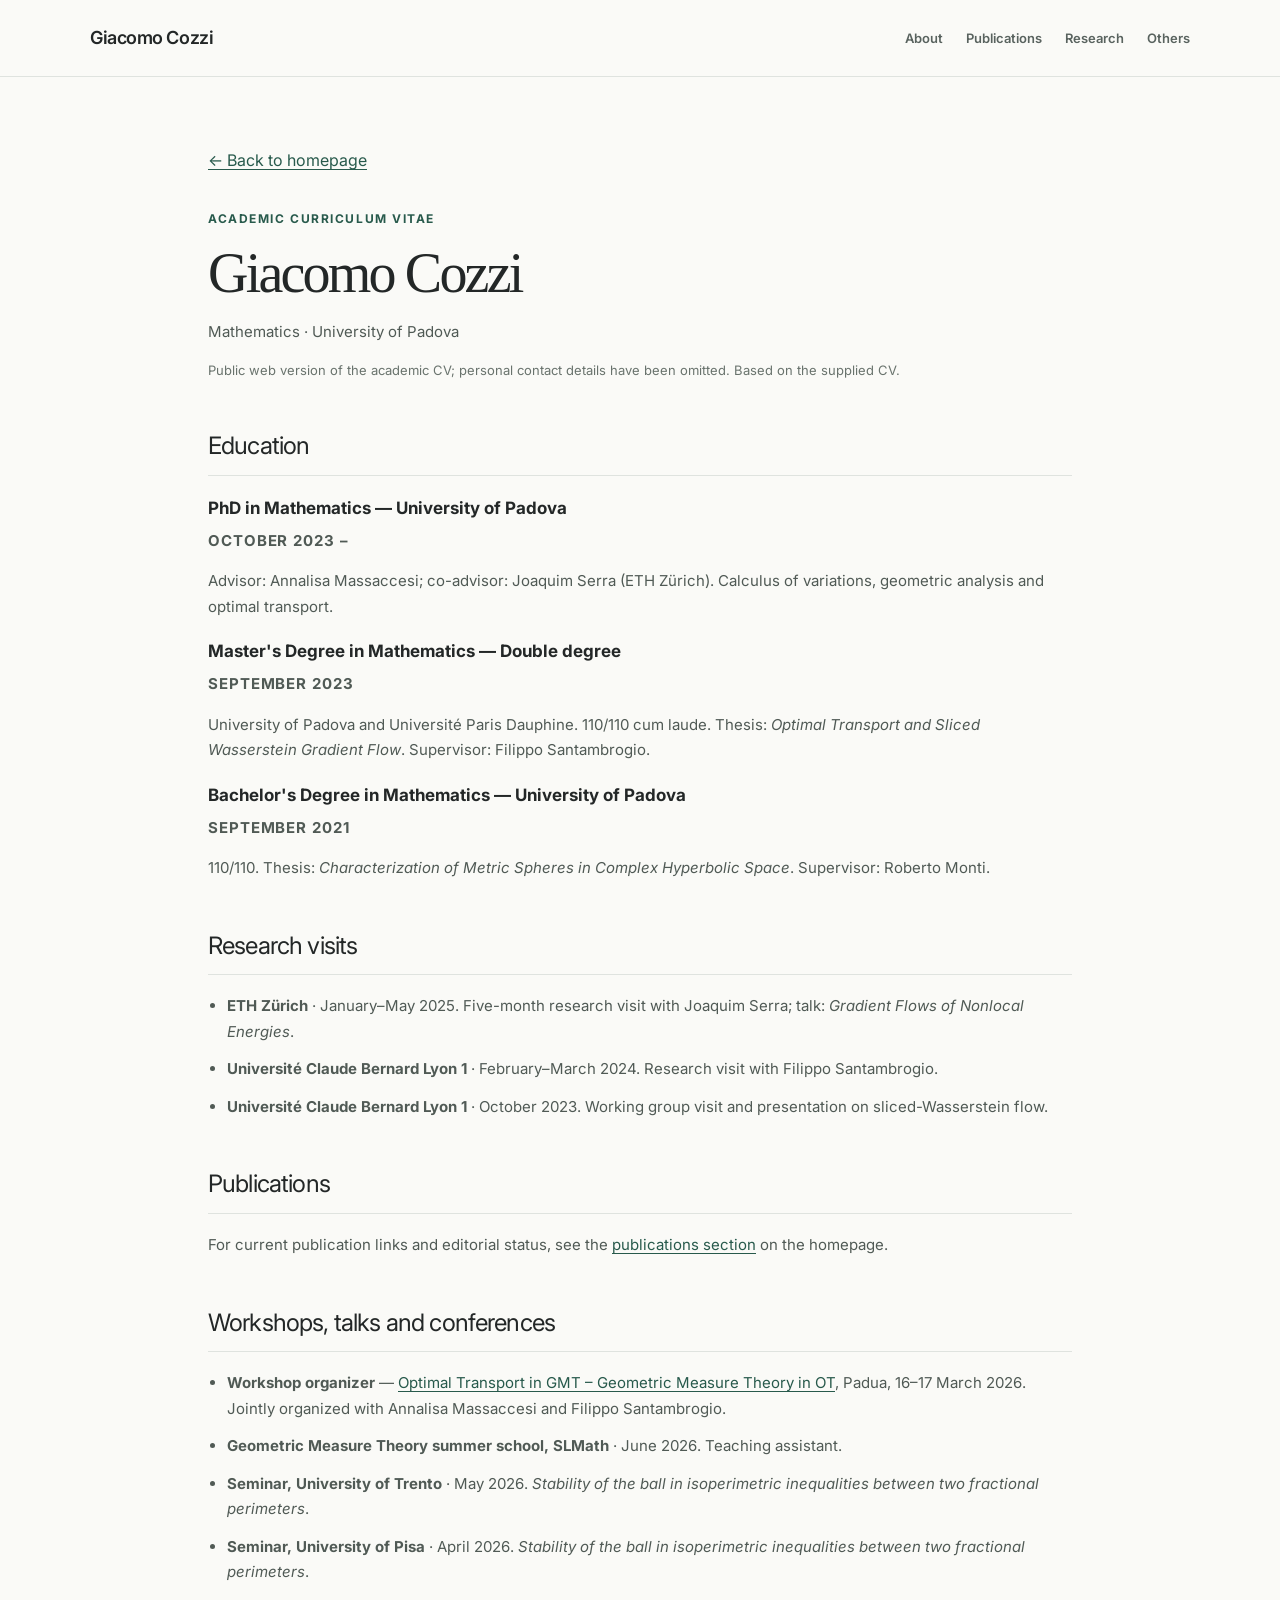
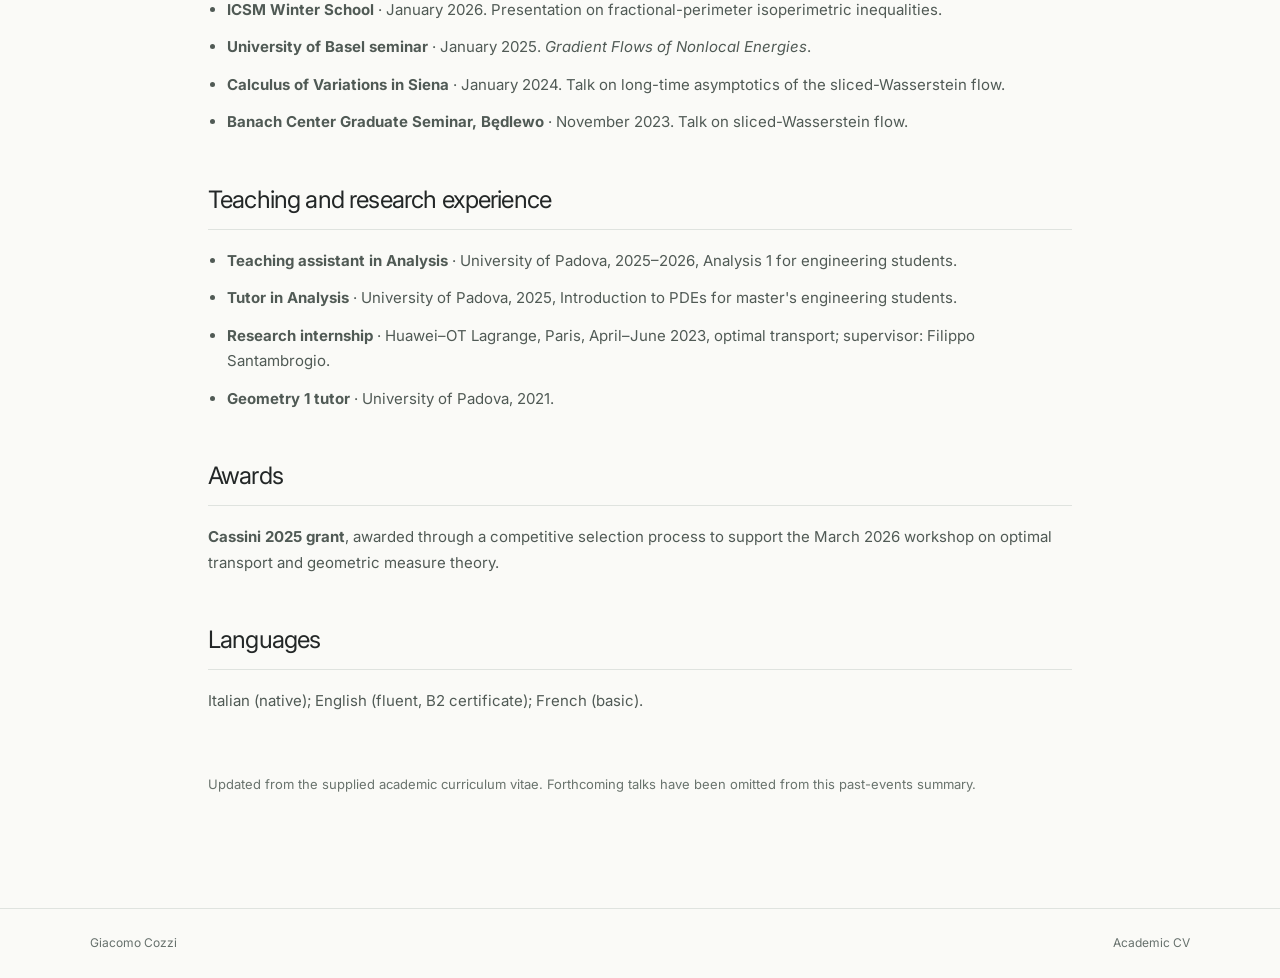
==== academic-cv.html @ 2c240253 "Publish privacy-conscious academic curriculum vitae as web page" ====
<!doctype html><html lang="en"><head><meta charset="utf-8"><meta name="viewport" content="width=device-width,initial-scale=1"><meta name="description" content="Academic curriculum vitae of Giacomo Cozzi"><title>Academic CV — Giacomo Cozzi</title><link rel="stylesheet" href="style.css"><style>.cv-main{max-width:920px;margin:0 auto;padding:70px 28px 100px}.cv-main h1{font-size:clamp(35px,5vw,56px);margin:18px 0 20px;letter-spacing:-.05em}.cv-main h2{font-family:Inter,Arial,sans-serif;font-size:24px;letter-spacing:-.035em;margin:45px 0 18px;border-bottom:1px solid #dfe3df;padding-bottom:8px}.cv-main h3{font-size:17px;font-weight:700;margin:18px 0 5px}.cv-main p,.cv-main li{font-size:15px;color:#505a55}.cv-main ul{padding-left:19px}.cv-main a{color:#285a4c;text-decoration:underline;text-underline-offset:3px}.cv-year{font-size:12px;font-weight:700;letter-spacing:.06em;color:#285a4c}.cv-main .small{font-size:13px;color:#69736d}.cv-main li{margin-bottom:12px}@media print{.top,footer{display:none}.cv-main{padding:0;max-width:none}.cv-main h2{break-after:avoid}a{color:black!important}}</style></head><body>
<header class="top"><div class="wrap nav"><a class="identity" href="index.html">Giacomo Cozzi</a><nav><a href="index.html#about">About</a><a href="index.html#publications">Publications</a><a href="index.html#research">Research</a><a href="index.html#projects">Others</a></nav></div></header>
<main class="cv-main"><a href="index.html#about">← Back to homepage</a><div class="eyebrow" style="margin-top:35px">ACADEMIC CURRICULUM VITAE</div><h1>Giacomo Cozzi</h1><p>Mathematics · University of Padova</p><p class="small">Public web version of the academic CV; personal contact details have been omitted. Based on the supplied CV.</p>
<h2>Education</h2>
<h3>PhD in Mathematics — University of Padova</h3><p class="cv-year">OCTOBER 2023 –</p><p>Advisor: Annalisa Massaccesi; co-advisor: Joaquim Serra (ETH Zürich). Calculus of variations, geometric analysis and optimal transport.</p>
<h3>Master's Degree in Mathematics — Double degree</h3><p class="cv-year">SEPTEMBER 2023</p><p>University of Padova and Université Paris Dauphine. 110/110 cum laude. Thesis: <em>Optimal Transport and Sliced Wasserstein Gradient Flow</em>. Supervisor: Filippo Santambrogio.</p>
<h3>Bachelor's Degree in Mathematics — University of Padova</h3><p class="cv-year">SEPTEMBER 2021</p><p>110/110. Thesis: <em>Characterization of Metric Spheres in Complex Hyperbolic Space</em>. Supervisor: Roberto Monti.</p>
<h2>Research visits</h2><ul>
<li><strong>ETH Zürich</strong> · January–May 2025. Five-month research visit with Joaquim Serra; talk: <em>Gradient Flows of Nonlocal Energies</em>.</li>
<li><strong>Université Claude Bernard Lyon 1</strong> · February–March 2024. Research visit with Filippo Santambrogio.</li>
<li><strong>Université Claude Bernard Lyon 1</strong> · October 2023. Working group visit and presentation on sliced-Wasserstein flow.</li>
</ul>
<h2>Publications</h2><p>For current publication links and editorial status, see the <a href="index.html#publications">publications section</a> on the homepage.</p>
<h2>Workshops, talks and conferences</h2><ul>
<li><strong>Workshop organizer</strong> — <a href="https://sites.google.com/view/gmt-in-ot-ot-in-gmt/home">Optimal Transport in GMT – Geometric Measure Theory in OT</a>, Padua, 16–17 March 2026. Jointly organized with Annalisa Massaccesi and Filippo Santambrogio.</li>
<li><strong>Geometric Measure Theory summer school, SLMath</strong> · June 2026. Teaching assistant.</li>
<li><strong>Seminar, University of Trento</strong> · May 2026. <em>Stability of the ball in isoperimetric inequalities between two fractional perimeters</em>.</li>
<li><strong>Seminar, University of Pisa</strong> · April 2026. <em>Stability of the ball in isoperimetric inequalities between two fractional perimeters</em>.</li>
<li><strong>ICSM Winter School</strong> · January 2026. Presentation on fractional-perimeter isoperimetric inequalities.</li>
<li><strong>University of Basel seminar</strong> · January 2025. <em>Gradient Flows of Nonlocal Energies</em>.</li>
<li><strong>Calculus of Variations in Siena</strong> · January 2024. Talk on long-time asymptotics of the sliced-Wasserstein flow.</li>
<li><strong>Banach Center Graduate Seminar, Będlewo</strong> · November 2023. Talk on sliced-Wasserstein flow.</li>
</ul>
<h2>Teaching and research experience</h2><ul><li><strong>Teaching assistant in Analysis</strong> · University of Padova, 2025–2026, Analysis 1 for engineering students.</li><li><strong>Tutor in Analysis</strong> · University of Padova, 2025, Introduction to PDEs for master's engineering students.</li><li><strong>Research internship</strong> · Huawei–OT Lagrange, Paris, April–June 2023, optimal transport; supervisor: Filippo Santambrogio.</li><li><strong>Geometry 1 tutor</strong> · University of Padova, 2021.</li></ul>
<h2>Awards</h2><p><strong>Cassini 2025 grant</strong>, awarded through a competitive selection process to support the March 2026 workshop on optimal transport and geometric measure theory.</p>
<h2>Languages</h2><p>Italian (native); English (fluent, B2 certificate); French (basic).</p>
<p class="small" style="margin-top:60px">Updated from the supplied academic curriculum vitae. Forthcoming talks have been omitted from this past-events summary.</p>
</main><footer><div class="wrap foot"><a href="index.html">Giacomo Cozzi</a><span>Academic CV</span></div></footer></body></html>
---- style.css ----
@import url('https://fonts.googleapis.com/css2?family=Inter:wght@400;500;600;700&family=Libre+Baskerville:wght@400;700&display=swap');
:root{--ink:#232727;--muted:#66706c;--line:#dfe3df;--paper:#fafaf7;--accent:#285a4c}*{box-sizing:border-box}html{scroll-behavior:smooth}body{margin:0;background:var(--paper);color:var(--ink);font:16px/1.7 'DM Sans',Arial,sans-serif;-webkit-font-smoothing:antialiased}a{color:inherit;text-decoration:none}a:hover{color:var(--accent)}.wrap{width:min(1100px,calc(100% - 64px));margin:auto}.top{position:sticky;top:0;background:rgba(250,250,247,.95);backdrop-filter:blur(12px);z-index:5;border-bottom:1px solid var(--line)}.nav{min-height:76px;display:flex;justify-content:space-between;align-items:center;gap:24px}.identity{font-weight:700;letter-spacing:-.04em;font-size:21px;white-space:nowrap}.dot{color:var(--accent)}nav{display:flex;gap:23px;flex-wrap:wrap}nav a{font-size:13px;font-weight:600;color:#59635f}.hero{padding:116px 0 112px;min-height:580px;position:relative;overflow:hidden}.eyebrow,.section-no{font-size:12px;font-weight:700;letter-spacing:.13em;color:var(--accent)}h1,h2,h3,p{margin-top:0}h1,h2{font-family:'DM Serif Display',Georgia,serif;font-weight:400;letter-spacing:-.035em}h1{font-size:clamp(72px,12vw,144px);line-height:.91;margin:24px 0 30px}h1 em{font-weight:400;color:var(--accent)}.lead{font-size:20px;line-height:1.65;max-width:650px;color:#515955}.hero-links{display:flex;flex-wrap:wrap;gap:12px;margin-top:34px}.hero-links a{padding:11px 19px;border-radius:4px;font-size:13px;font-weight:700}.primary{background:var(--accent);color:white!important}.secondary{border:1px solid #abb7af}.hero-mark{font:400 360px Georgia,serif;color:rgba(40,90,76,.055);position:absolute;right:-10px;top:20px;pointer-events:none}.section{border-top:1px solid var(--line);padding:65px 0 86px;display:grid;grid-template-columns:230px 1fr;gap:35px;scroll-margin-top:85px}.section-content{max-width:760px}.section h2{font-size:clamp(38px,5vw,59px);line-height:1.15;margin-bottom:29px}.section p{color:#505a55;font-size:16px}.muted,.note{color:var(--muted)!important}.count{font:500 15px 'DM Sans',sans-serif;color:var(--accent);vertical-align:top;margin-left:8px}.intro{margin-bottom:33px}.paper{border-top:1px solid var(--line);padding:27px 0 31px}.paper-head{display:flex;align-items:center;justify-content:space-between;margin-bottom:8px}.year{color:var(--accent);font-size:13px;font-weight:700}.status{font-size:11px;font-weight:700;text-transform:uppercase;letter-spacing:.09em;border:1px solid #c8d0ca;padding:3px 9px;border-radius:12px;color:#66716b}.published{border-color:#8cafa0;color:var(--accent)}.paper h3{font:400 24px/1.32 'DM Serif Display',Georgia,serif;margin:0 0 12px}.paper .authors{font-size:14px;margin-bottom:7px}.paper .note{font-size:13px;margin-bottom:10px}.links{display:flex;flex-wrap:wrap;gap:20px}.links a{font-size:13px;color:var(--accent);font-weight:700}.topics{display:flex;flex-wrap:wrap;gap:11px}.topics span{padding:8px 13px;border:1px solid #cbd5ce;border-radius:4px;font-size:13px}.project{border-top:1px solid var(--line);display:grid;grid-template-columns:35px 1fr 20px;gap:16px;padding:29px 0;align-items:start}.project:last-child{border-bottom:1px solid var(--line)}.project-index{font-size:12px;color:var(--accent)}.project strong{font:400 24px/1.35 'DM Serif Display',Georgia,serif;display:block;margin-bottom:8px}.project small{display:block;color:var(--muted);font-size:14px}footer{border-top:1px solid var(--line)}.foot{padding:24px 0;display:flex;justify-content:space-between;gap:12px;color:var(--muted);font-size:12px}@media(max-width:780px){.wrap{width:min(100% - 32px,700px)}.nav{align-items:flex-start;flex-direction:column;padding:15px 0;gap:7px;min-height:unset}nav{gap:15px}nav a{font-size:12px}.hero{padding:80px 0;min-height:440px}.hero-mark{font-size:240px;top:100px}.lead{font-size:17px}.section{grid-template-columns:1fr;gap:20px;padding:49px 0 64px}.section h2{margin-bottom:20px}.project strong{font-size:21px}}
/* Academic typography — restrained, readable name and headings */
body{font-family:'Inter',Arial,sans-serif}
.identity{font-family:'Inter',Arial,sans-serif;letter-spacing:-.025em;font-weight:600;font-size:18px}
.hero{min-height:410px;padding:94px 0 90px}
.hero h1{font-family:'Inter',Arial,sans-serif;font-size:clamp(38px,5.6vw,66px);font-weight:500;letter-spacing:-.055em;line-height:1.12;margin:22px 0 22px}
.section h2,.paper h3,.project strong{font-family:'Libre Baskerville',Georgia,serif;letter-spacing:-.02em}
.hero .lead{max-width:680px;font-size:18px}
@media(max-width:780px){.hero{min-height:350px;padding:65px 0}.hero h1{font-size:clamp(36px,9vw,50px)}}

/* Portrait and music section */
.hero{padding-right:min(32vw,340px);min-height:420px}
.hero .portrait{position:absolute;right:0;top:75px;width:min(29vw,270px);aspect-ratio:1;object-fit:cover;object-position:center 30%;border-radius:4px;border:1px solid var(--line)}
.related-research{margin-top:28px!important;font-size:14px!important}
.related-research a,.music-note a{color:var(--accent);font-weight:700;text-decoration:underline;text-underline-offset:3px}
.music-note{margin-top:34px;border-top:1px solid var(--line);padding-top:26px}
.music-note h3{font-size:23px;margin-bottom:12px}
@media(max-width:700px){.hero{padding-right:0;min-height:0}.hero .portrait{position:static;width:170px;height:170px;display:block;margin:25px 0 5px}.hero h1{font-size:clamp(34px,9vw,52px)}}
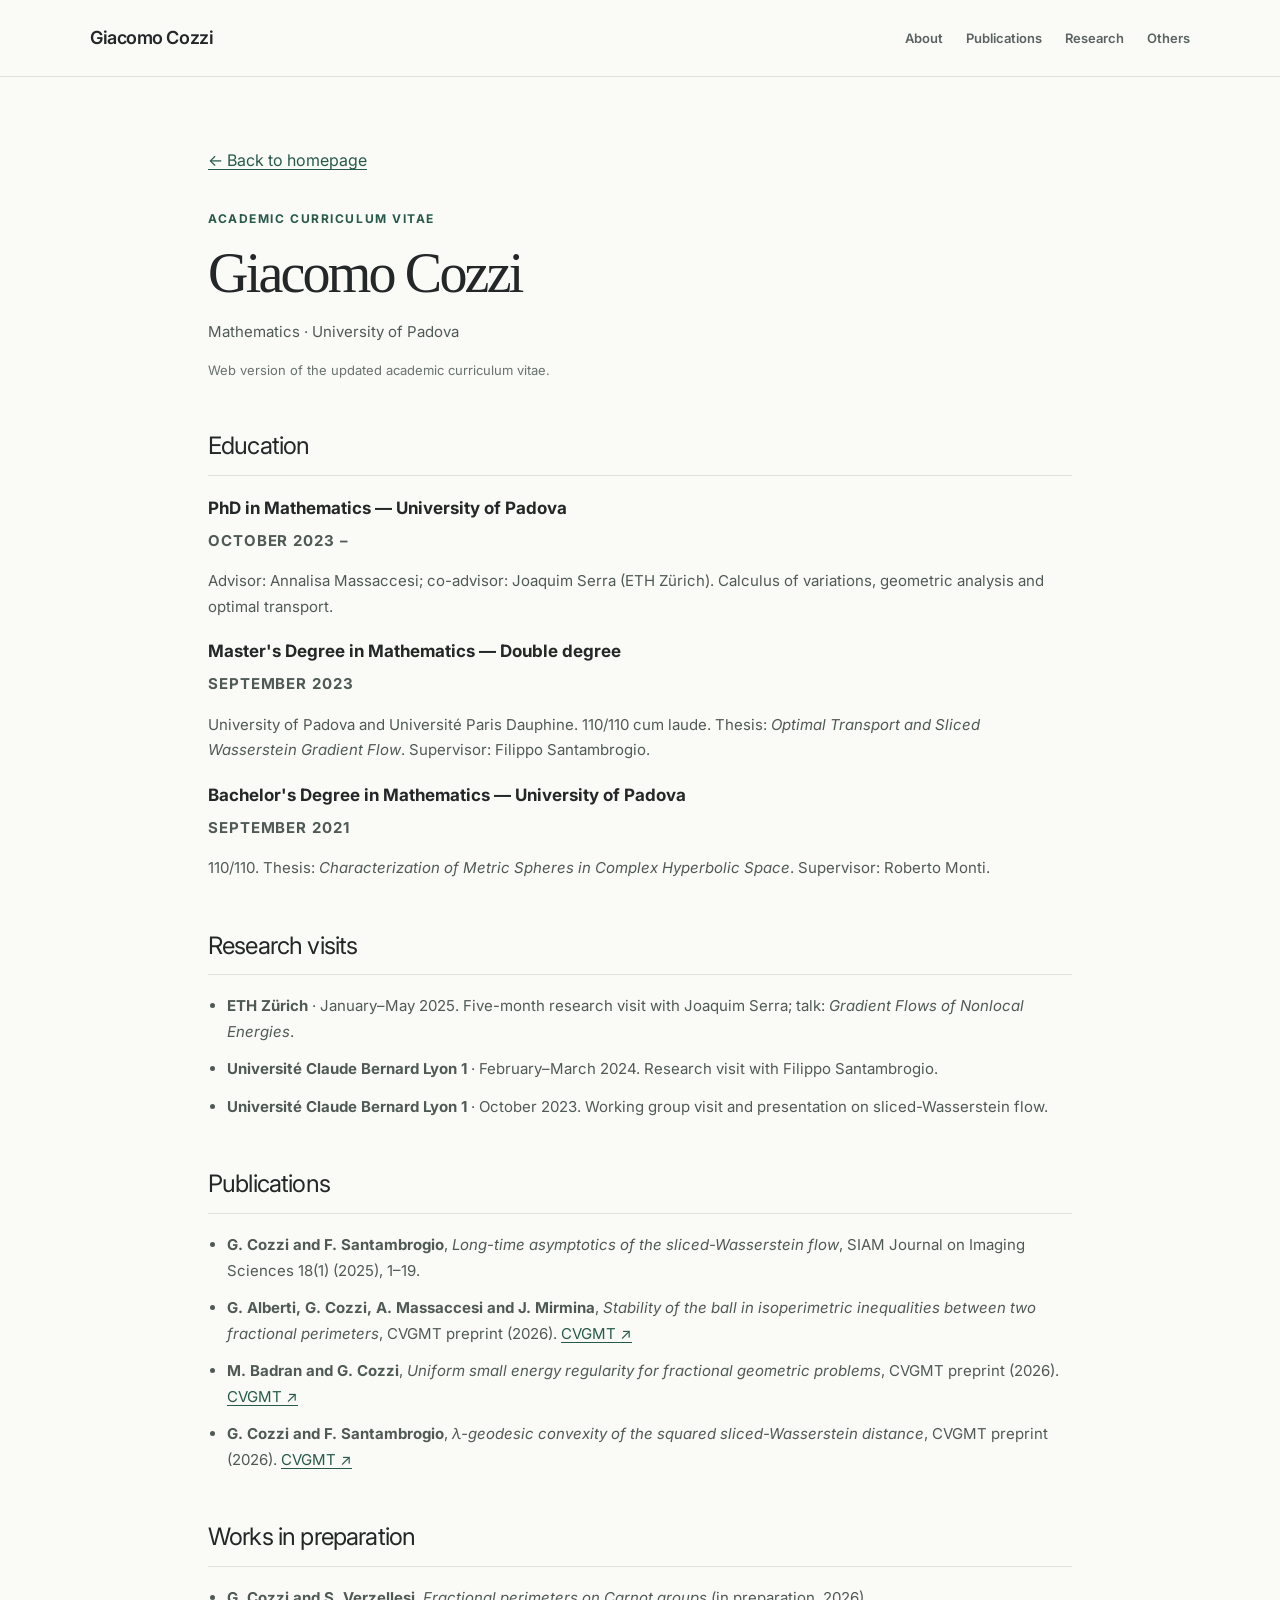
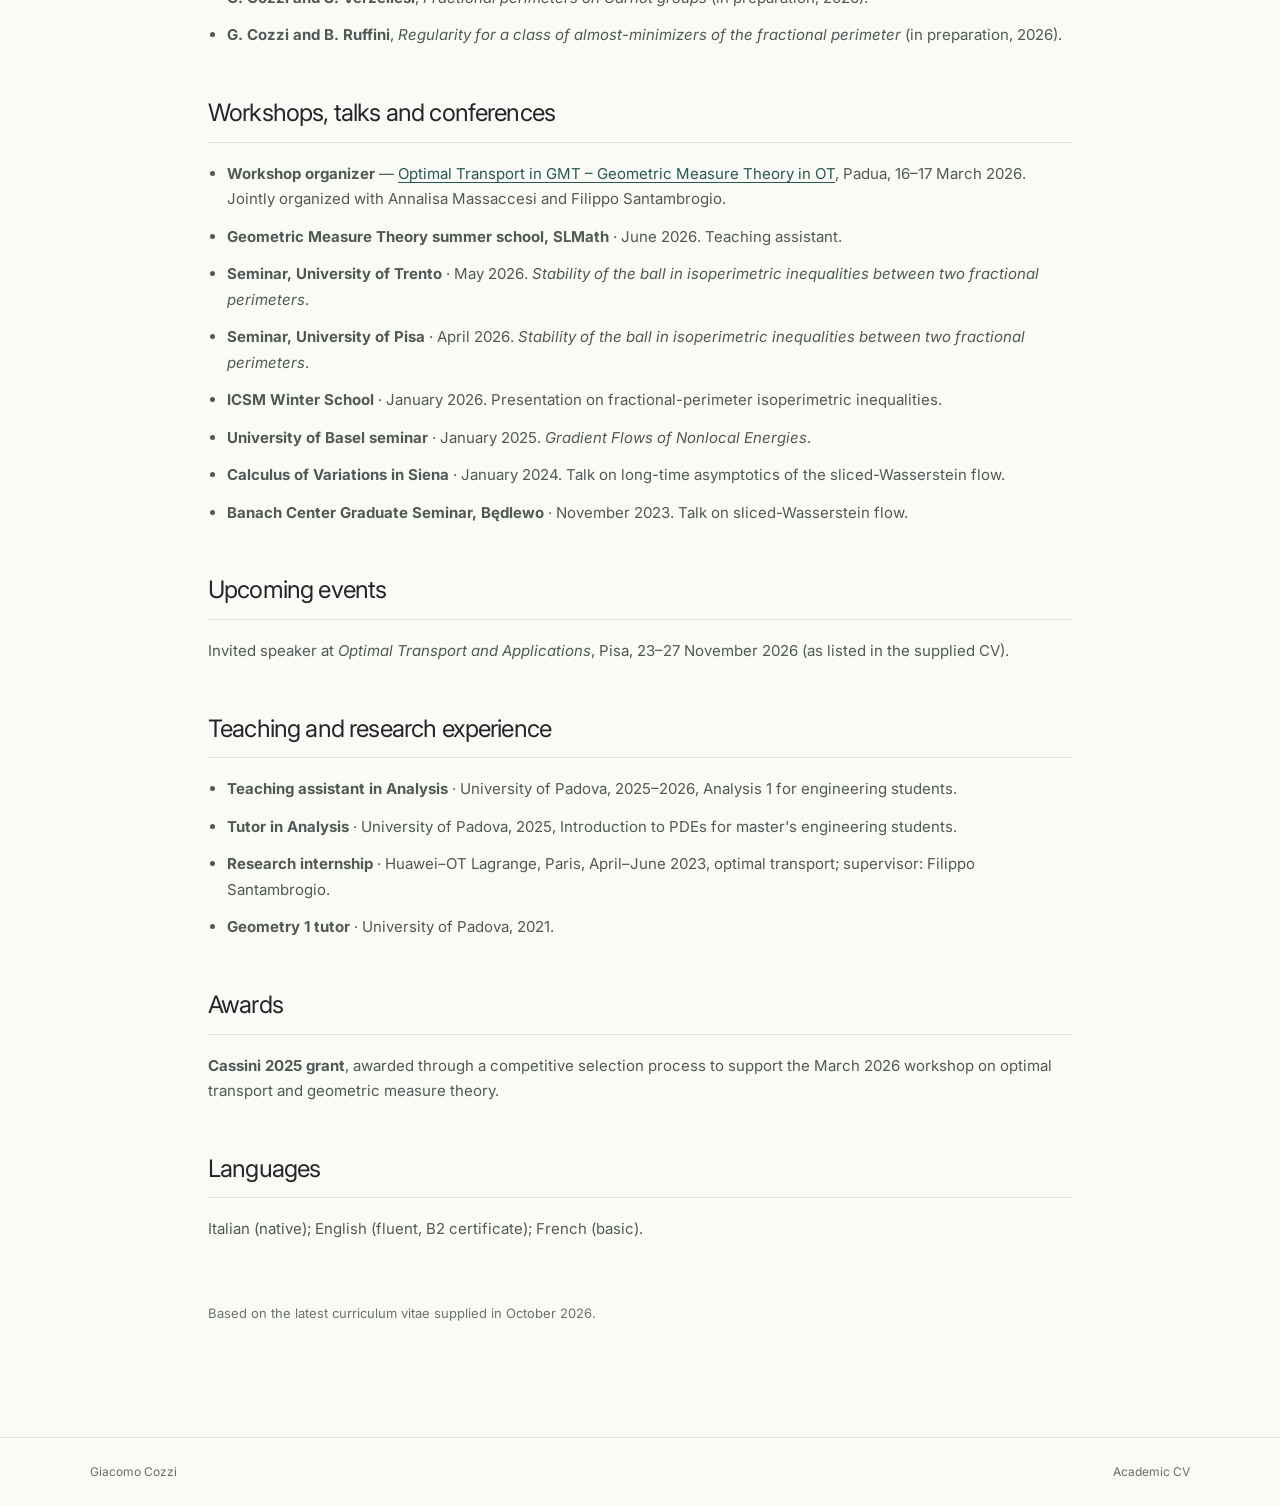
==== commit 25f1a76b: "Update academic CV page to latest supplied curriculum" ====
--- a/academic-cv.html
+++ b/academic-cv.html
@@ -1,6 +1,6 @@
 <!doctype html><html lang="en"><head><meta charset="utf-8"><meta name="viewport" content="width=device-width,initial-scale=1"><meta name="description" content="Academic curriculum vitae of Giacomo Cozzi"><title>Academic CV — Giacomo Cozzi</title><link rel="stylesheet" href="style.css"><style>.cv-main{max-width:920px;margin:0 auto;padding:70px 28px 100px}.cv-main h1{font-size:clamp(35px,5vw,56px);margin:18px 0 20px;letter-spacing:-.05em}.cv-main h2{font-family:Inter,Arial,sans-serif;font-size:24px;letter-spacing:-.035em;margin:45px 0 18px;border-bottom:1px solid #dfe3df;padding-bottom:8px}.cv-main h3{font-size:17px;font-weight:700;margin:18px 0 5px}.cv-main p,.cv-main li{font-size:15px;color:#505a55}.cv-main ul{padding-left:19px}.cv-main a{color:#285a4c;text-decoration:underline;text-underline-offset:3px}.cv-year{font-size:12px;font-weight:700;letter-spacing:.06em;color:#285a4c}.cv-main .small{font-size:13px;color:#69736d}.cv-main li{margin-bottom:12px}@media print{.top,footer{display:none}.cv-main{padding:0;max-width:none}.cv-main h2{break-after:avoid}a{color:black!important}}</style></head><body>
 <header class="top"><div class="wrap nav"><a class="identity" href="index.html">Giacomo Cozzi</a><nav><a href="index.html#about">About</a><a href="index.html#publications">Publications</a><a href="index.html#research">Research</a><a href="index.html#projects">Others</a></nav></div></header>
-<main class="cv-main"><a href="index.html#about">← Back to homepage</a><div class="eyebrow" style="margin-top:35px">ACADEMIC CURRICULUM VITAE</div><h1>Giacomo Cozzi</h1><p>Mathematics · University of Padova</p><p class="small">Public web version of the academic CV; personal contact details have been omitted. Based on the supplied CV.</p>
+<main class="cv-main"><a href="index.html#about">← Back to homepage</a><div class="eyebrow" style="margin-top:35px">ACADEMIC CURRICULUM VITAE</div><h1>Giacomo Cozzi</h1><p>Mathematics · University of Padova</p><p class="small">Web version of the updated academic curriculum vitae.</p>
 <h2>Education</h2>
 <h3>PhD in Mathematics — University of Padova</h3><p class="cv-year">OCTOBER 2023 –</p><p>Advisor: Annalisa Massaccesi; co-advisor: Joaquim Serra (ETH Zürich). Calculus of variations, geometric analysis and optimal transport.</p>
 <h3>Master's Degree in Mathematics — Double degree</h3><p class="cv-year">SEPTEMBER 2023</p><p>University of Padova and Université Paris Dauphine. 110/110 cum laude. Thesis: <em>Optimal Transport and Sliced Wasserstein Gradient Flow</em>. Supervisor: Filippo Santambrogio.</p>
@@ -10,7 +10,15 @@
 <li><strong>Université Claude Bernard Lyon 1</strong> · February–March 2024. Research visit with Filippo Santambrogio.</li>
 <li><strong>Université Claude Bernard Lyon 1</strong> · October 2023. Working group visit and presentation on sliced-Wasserstein flow.</li>
 </ul>
-<h2>Publications</h2><p>For current publication links and editorial status, see the <a href="index.html#publications">publications section</a> on the homepage.</p>
+<h2>Publications</h2><ul>
+<li><strong>G. Cozzi and F. Santambrogio</strong>, <em>Long-time asymptotics of the sliced-Wasserstein flow</em>, SIAM Journal on Imaging Sciences 18(1) (2025), 1–19.</li>
+<li><strong>G. Alberti, G. Cozzi, A. Massaccesi and J. Mirmina</strong>, <em>Stability of the ball in isoperimetric inequalities between two fractional perimeters</em>, CVGMT preprint (2026). <a href="https://cvgmt.sns.it/paper/7715/">CVGMT ↗</a></li>
+<li><strong>M. Badran and G. Cozzi</strong>, <em>Uniform small energy regularity for fractional geometric problems</em>, CVGMT preprint (2026). <a href="https://cvgmt.sns.it/paper/7712/">CVGMT ↗</a></li>
+<li><strong>G. Cozzi and F. Santambrogio</strong>, <em>λ-geodesic convexity of the squared sliced-Wasserstein distance</em>, CVGMT preprint (2026). <a href="https://cvgmt.sns.it/paper/8093/">CVGMT ↗</a></li>
+</ul><h2>Works in preparation</h2><ul>
+<li><strong>G. Cozzi and S. Verzellesi</strong>, <em>Fractional perimeters on Carnot groups</em> (in preparation, 2026).</li>
+<li><strong>G. Cozzi and B. Ruffini</strong>, <em>Regularity for a class of almost-minimizers of the fractional perimeter</em> (in preparation, 2026).</li>
+</ul>
 <h2>Workshops, talks and conferences</h2><ul>
 <li><strong>Workshop organizer</strong> — <a href="https://sites.google.com/view/gmt-in-ot-ot-in-gmt/home">Optimal Transport in GMT – Geometric Measure Theory in OT</a>, Padua, 16–17 March 2026. Jointly organized with Annalisa Massaccesi and Filippo Santambrogio.</li>
 <li><strong>Geometric Measure Theory summer school, SLMath</strong> · June 2026. Teaching assistant.</li>
@@ -21,8 +29,8 @@
 <li><strong>Calculus of Variations in Siena</strong> · January 2024. Talk on long-time asymptotics of the sliced-Wasserstein flow.</li>
 <li><strong>Banach Center Graduate Seminar, Będlewo</strong> · November 2023. Talk on sliced-Wasserstein flow.</li>
 </ul>
-<h2>Teaching and research experience</h2><ul><li><strong>Teaching assistant in Analysis</strong> · University of Padova, 2025–2026, Analysis 1 for engineering students.</li><li><strong>Tutor in Analysis</strong> · University of Padova, 2025, Introduction to PDEs for master's engineering students.</li><li><strong>Research internship</strong> · Huawei–OT Lagrange, Paris, April–June 2023, optimal transport; supervisor: Filippo Santambrogio.</li><li><strong>Geometry 1 tutor</strong> · University of Padova, 2021.</li></ul>
+<h2>Upcoming events</h2><p>Invited speaker at <em>Optimal Transport and Applications</em>, Pisa, 23–27 November 2026 (as listed in the supplied CV).</p><h2>Teaching and research experience</h2><ul><li><strong>Teaching assistant in Analysis</strong> · University of Padova, 2025–2026, Analysis 1 for engineering students.</li><li><strong>Tutor in Analysis</strong> · University of Padova, 2025, Introduction to PDEs for master's engineering students.</li><li><strong>Research internship</strong> · Huawei–OT Lagrange, Paris, April–June 2023, optimal transport; supervisor: Filippo Santambrogio.</li><li><strong>Geometry 1 tutor</strong> · University of Padova, 2021.</li></ul>
 <h2>Awards</h2><p><strong>Cassini 2025 grant</strong>, awarded through a competitive selection process to support the March 2026 workshop on optimal transport and geometric measure theory.</p>
 <h2>Languages</h2><p>Italian (native); English (fluent, B2 certificate); French (basic).</p>
-<p class="small" style="margin-top:60px">Updated from the supplied academic curriculum vitae. Forthcoming talks have been omitted from this past-events summary.</p>
+<p class="small" style="margin-top:60px">Based on the latest curriculum vitae supplied in October 2026.</p>
 </main><footer><div class="wrap foot"><a href="index.html">Giacomo Cozzi</a><span>Academic CV</span></div></footer></body></html>
--- a/style.css
+++ b/style.css
@@ -17,3 +17,7 @@
 .music-note{margin-top:34px;border-top:1px solid var(--line);padding-top:26px}
 .music-note h3{font-size:23px;margin-bottom:12px}
 @media(max-width:700px){.hero{padding-right:0;min-height:0}.hero .portrait{position:static;width:170px;height:170px;display:block;margin:25px 0 5px}.hero h1{font-size:clamp(34px,9vw,52px)}}
+
+/* Smaller portrait in the home-page introduction */
+.hero .portrait{width:min(24vw,225px);top:85px}
+@media(max-width:700px){.hero .portrait{width:150px;height:150px}}
